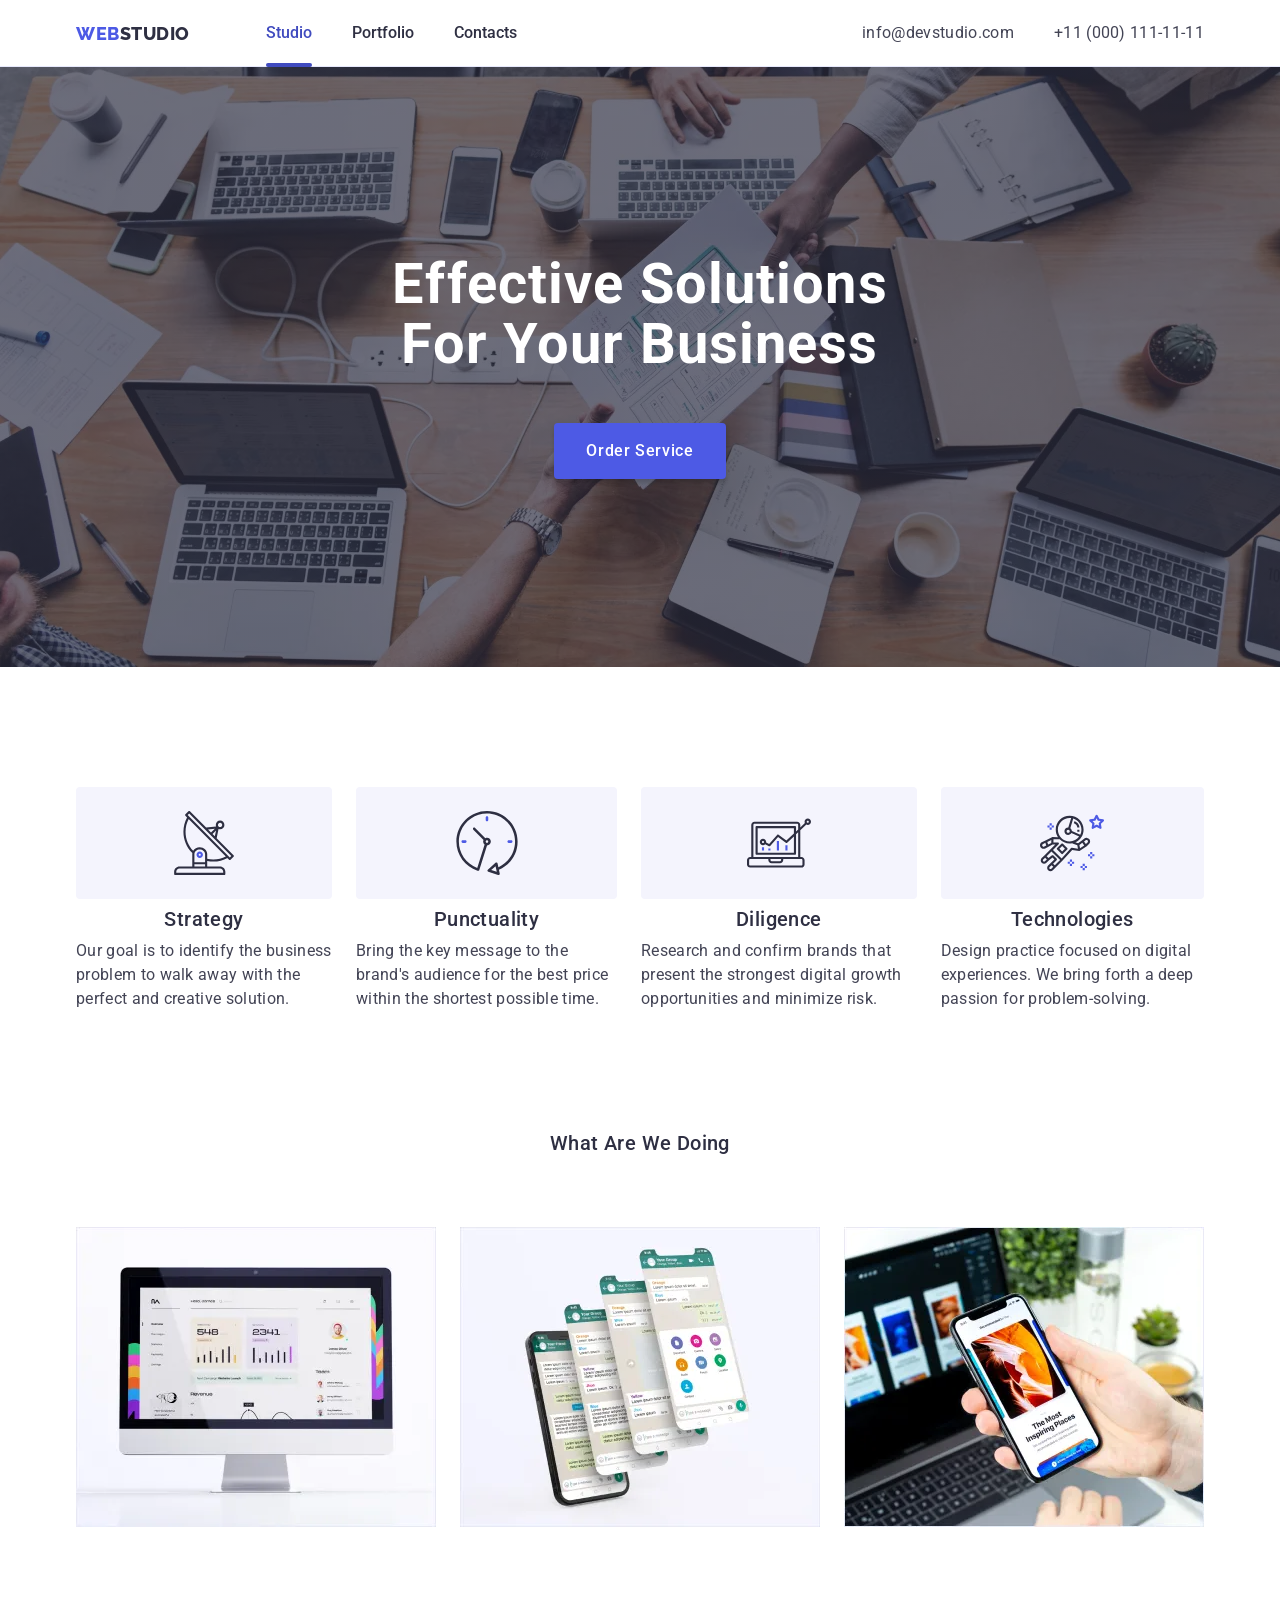
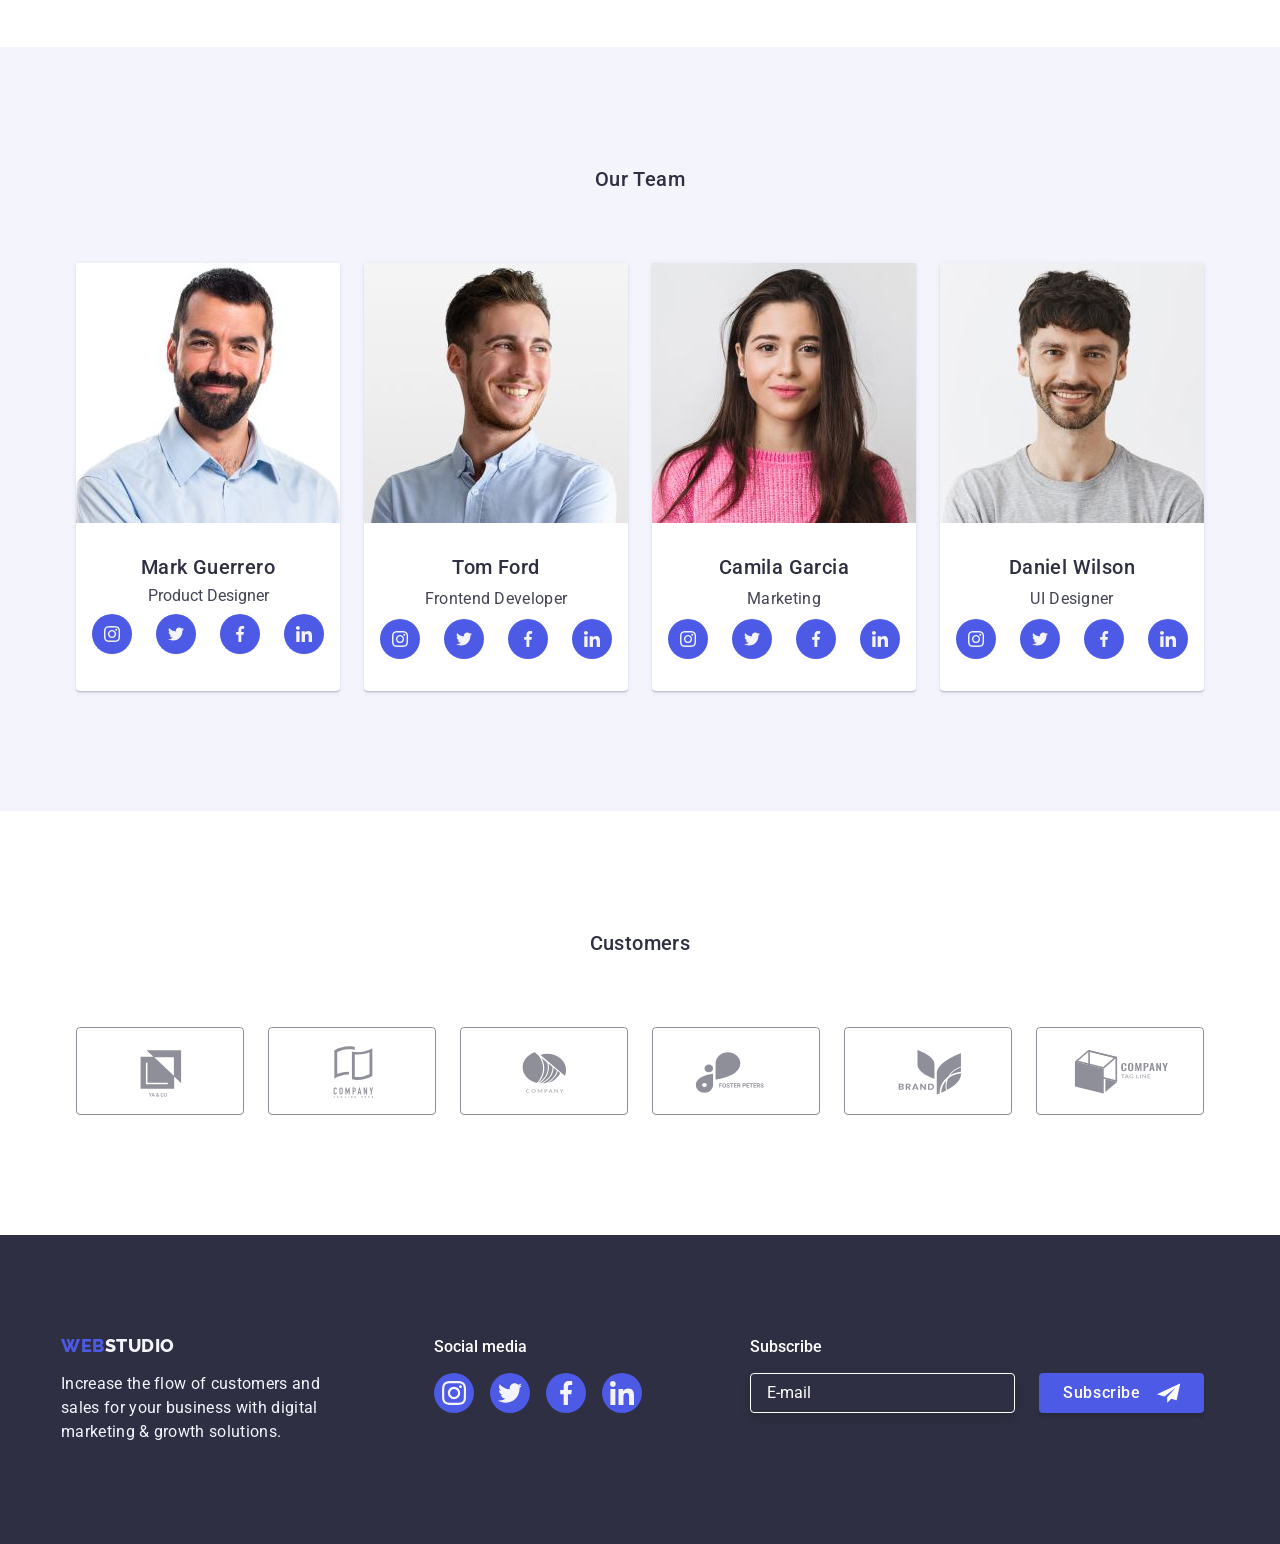
==== index.html @ aaedc6b7 "commit" ====
<!DOCTYPE html>
<html lang="en">
  <head>
    <meta charset="UTF-8" />
    <meta http-equiv="X-UA-Compatible" content="IE=edge" />
    <meta name="viewport" content="width=device-width, initial-scale=1.0" />
    <title>WebStudio</title>
    <link rel="preconnect" href="https://fonts.googleapis.com" />
    <link rel="preconnect" href="https://fonts.gstatic.com" crossorigin />
    <link
      href="https://fonts.googleapis.com/css2?family=Raleway:wght@800&family=Roboto:wght@400;500;700;900&display=swap"
      rel="stylesheet"
    />
    <link
      rel="stylesheet"
      href="https://cdnjs.cloudflare.com/ajax/libs/modern-normalize/1.1.0/modern-normalize.min.css"
      integrity="sha512-wpPYUAdjBVSE4KJnH1VR1HeZfpl1ub8YT/NKx4PuQ5NmX2tKuGu6U/JRp5y+Y8XG2tV+wKQpNHVUX03MfMFn9Q=="
      crossorigin="anonymous"
      referrerpolicy="no-referrer"
    />
    <link rel="stylesheet" href="./css/styles.css" />
  </head>
  <body>
    <!-- Header -->
    <header class="header">
      <div class="header-container container">
        <nav class="nav">
          <a href="./index.html" class="header-logo logo link"
            >Web<span class="header-studio">Studio</span></a
          >
          <!-- Mobile menu -->
          <button class="burger-btn js-open-menu" type="button" aria-expanded="false" aria-controls="mobile-menu">
            <svg class="burger-icon" width="32" height="22" aria-level="Switcher for mobile menu">
              <use class="burger-icon-open" href="./images/icons.svg#burger"></use>
            </svg>
          </button>

        <div class="mobile js-menu-container" id="mobile-menu">
                  <button type="button" class="modal-btn js-close-menu">
          <svg class="modal-icon" width="8" height="8">
            <use href="./images/icons.svg#close-black"></use>
          </svg>
        </button>
         <ul class="mobnav list">
          <li class="mobnav-item"><a href="./index.html" class="mobnav-link link">Studio</a></li>
          <li class="mobnav-item"><a href="./portfolio.html" class="mobnav-link link">Portfolio</a></li>
          <li class="mobnav-item"><a href="" class="mobnav-link link">Contacts</a></li>
        </ul>
        <div class="address-mobwrapper">        
          <address class="mobaddress">
          <ul class="list mobaddress-list">
             <li class="mobaddress-item">
              <a href="tel:+110001111111" class="link mobaddress-link">+11 (000) 111-11-11</a>
            </li>
            <li class="mobaddress-item">
              <a href="mailto:info@devstudio.com" class="link mobaddress-link">info@devstudio.com</a>
            </li>

          </ul>
        </address></div>
         <ul class="socials mobsocials">
                  <li class="mobsocials-item">
                    <a href="https://www.instagram.com/" class="socials-link">
                      <svg class="socials-icon" width="16" height="16">
                        <use href="./images/icons.svg#instagram"></use>
                      </svg>
                    </a>
                  </li>
                  <li class="mobsocials-item">
                    <a href="https://twitter.com/" class="socials-link">
                      <svg class="socials-icon" width="16" height="16">
                        <use href="./images/icons.svg#twitter"></use>
                      </svg>
                    </a>
                  </li>
                  <li class="mobsocials-item">
                    <a href="https://www.facebook.com/" class="socials-link">
                      <svg class="socials-icon" width="16" height="16">
                        <use href="./images/icons.svg#facebook"></use>
                      </svg>
                    </a>
                  </li>
                  <li class="mobsocials-item">
                    <a href="https://www.linkedin.com/" target="_blank" class="socials-link">
                      <svg class="socials-icon" width="16" height="16">
                        <use href="./images/icons.svg#linkedin"></use>
                      </svg>
                    </a>
                  </li>
          </ul> 
        </div>
<!-- Nav -->
          <ul class="list nav-list">
            <li class="nav-item">
              <a href="./index.html" class="link nav-link current" target="_blank">Studio</a>
            </li>
            <li class="nav-item">
              <a href="./portfolio.html" class="link nav-link" target="_blank">Portfolio</a>
            </li>
            <li class="nav-item"><a href="" class="link nav-link" target="_blank">Contacts</a></li>
          </ul>
        </nav>
        <address class="address">
          <ul class="list address-list">
            <li class="address-item">
              <a href="mailto:info@devstudio.com" class="link address-link">info@devstudio.com</a>
            </li>
            <li class="address-item">
              <a href="tel:+110001111111" class="link address-link">+11 (000) 111-11-11</a>
            </li>
          </ul>
        </address>
      </div>
    </header>
    <!-- Main -->
    <main>
      <!-- Hero -->
      <section class="hero overlay">
        <div class="container">
          <h1 class="hero-title">Effective Solutions for Your Business</h1>
          <button type="button" class="hero-btn" data-modal-open>Order Service</button>
        </div>
      </section>
      <!-- Feature -->
      <section class="section features">
        <div class="container">
          <h2 class="features-title title" hidden>Features</h2>
          <ul class="list features-list">
            <li class="features-item">
              <div class="features-thumb">
                <svg class="features-icon" width="64" height="64">
                  <use href="./images/icons.svg#antenna"></use>
                </svg>
              </div>
              <h3 class="subtitle features-subtitle">Strategy</h3>
              <p class="features-text text">
                Our goal is to identify the business problem to walk away with the perfect and
                creative solution.
              </p>
            </li>
            <li class="features-item">
              <div class="features-thumb">
                <svg class="features-icon" width="64" height="64">
                  <use href="./images/icons.svg#clock"></use>
                </svg>
              </div>
              <h3 class="subtitle features-subtitle">Punctuality</h3>
              <p class="features-text text">
                Bring the key message to the brand's audience for the best price within the shortest
                possible time.
              </p>
            </li>
            <li class="features-item">
              <div class="features-thumb">
                <svg class="features-icon" width="64" height="64">
                  <use href="./images/icons.svg#diagram"></use>
                </svg>
              </div>
              <h3 class="subtitle features-subtitle">Diligence</h3>
              <p class="features-text text">
                Research and confirm brands that present the strongest digital growth opportunities
                and minimize risk.
              </p>
            </li>
            <li class="features-item">
              <div class="features-thumb">
                <svg class="features-icon" width="64" height="64">
                  <use href="./images/icons.svg#astronaut"></use>
                </svg>
              </div>
              <h3 class="subtitle features-subtitle">Technologies</h3>
              <p class="features-text text">
                Design practice focused on digital experiences. We bring forth a deep passion for
                problem-solving.
              </p>
            </li>
          </ul>
        </div>
      </section>
      <!-- What are we doing -->
      <section class="section gallery">
        <div class="container">
          <h2 class="gallery-title title">What are we doing</h2>
          <ul class="list gallery-list">
            <li class="gallery-item">
                <picture>
                  <source
                    srcset="
                      ./images/monitor-dt.webp    1x,
                      ./images/monitor-dt@2x.webp 2x
                    "
                    media="(min-width: 1158px)"
                    type="image/webp"
                  />
                  <source
                    srcset="./images/monitor-dt@2x.jpg 2x"
                    media="(min-width: 1158px)"
                    type="image/jpeg"
                  />
                  <img
                    class="gallery-pic"
                    src="./images/monitor-dt.jpg"
                    alt="Monitor"
                    width="360"
                    height="300"
                  />
                </picture>
            </li>
            <li class="gallery-item">
               <picture>
                  <source
                    srcset="
                      ./images/screens-dt.webp    1x,
                      ./images/screens-dt@2x.webp 2x
                    "
                    media="(min-width: 1158px)"
                    type="image/webp"
                  />
                  <source
                    srcset="./images/screens-dt@2x.jpg 2x"
                    media="(min-width: 1158px)"
                    type="image/jpeg"
                  />
                  <img
                    class="gallery-pic"
                    src="./images/screens-dt.jpg"
                    alt="Screens"
                    width="360"
                    height="300"
                  />
                </picture>
            </li>
            <li class="gallery-item">
              <picture>
                  <source
                    srcset="
                      ./images/mobile-dt.webp    1x,
                      ./images/mobile-dt@2x.webp 2x
                    "
                    media="(min-width: 1158px)"
                    type="image/webp"
                  />
                  <source
                    srcset="./images/mobile-dt@2x.jpg 2x"
                    media="(min-width: 1158px)"
                    type="image/jpeg"
                  />
                  <img
                    class="gallery-pic"
                    src="./images/mobile-dt.jpg"
                    alt="Screens"
                    width="360"
                    height="300"
                  />
                </picture>
            </li>
          </ul>
        </div>
      </section>
      <!-- Our Team -->
      <section class="section team">
        <div class="container">
          <h2 class="team-title title">Our Team</h2>
          <ul class="list team-list">
            <li class="team-item">
              <picture>
                <source
                  srcset="
                    ./images/guerrero-mb.webp    1x,
                    ./images/guerrero-mb@2x.webp 2x
                  "
                  media="(max-width: 767px)"
                  type="image/webp"
                />

                <img
                  class="team-img"
                  srcset="./images/guerrero-mb@2x.jpg 2x"
                  src="./images/guerrero-mb.jpg"
                  alt="Photo of employee Mark Guerrero"
                  width="264"
                  height="260"
                />
              </picture>
              <div class="team-content">
                <h3 class="subtitle team-subtitle">Mark Guerrero</h3>
                <p class="team-text">Product Designer</p>
                <ul class="socials">
                  <li class="socials-item">
                    <a href="https://www.instagram.com/" class="socials-link">
                      <svg class="socials-icon" width="16" height="16">
                        <use href="./images/icons.svg#instagram"></use>
                      </svg>
                    </a>
                  </li>
                  <li class="socials-item">
                    <a href="https://twitter.com/" class="socials-link">
                      <svg class="socials-icon" width="16" height="16">
                        <use href="./images/icons.svg#twitter"></use>
                      </svg>
                    </a>
                  </li>
                  <li class="socials-item">
                    <a href="https://www.facebook.com/" class="socials-link">
                      <svg class="socials-icon" width="16" height="16">
                        <use href="./images/icons.svg#facebook"></use>
                      </svg>
                    </a>
                  </li>
                  <li class="socials-item">
                    <a href="https://www.linkedin.com/" target="_blank" class="socials-link">
                      <svg class="socials-icon" width="16" height="16">
                        <use href="./images/icons.svg#linkedin"></use>
                      </svg>
                    </a>
                  </li>
                </ul>
              </div>
            </li>
            <li class="team-item">
               <picture>
                <source
                  srcset="
                    ./images/ford-mb.webp    1x,
                    ./images/ford-mb@2x.webp 2x
                  "
                  media="(max-width: 767px)"
                  type="image/webp"
                />

                <img
                  class="team-img"
                  srcset="./images/ford-mb@2x.jpg 2x"
                  src="./images/ford-mb.jpg"
                  alt="Photo of employee Tom Ford"
                  width="264"
                  height="260"
                />
              </picture>
              <div class="team-content">
                <h3 class="subtitle team-subtitle">Tom Ford</h3>
                <p class="team-text text">Frontend Developer</p>
                <ul class="socials">
                  <li class="socials-item">
                    <a href="https://www.instagram.com/" class="socials-link">
                      <svg class="socials-icon" width="16" height="16">
                        <use href="./images/icons.svg#instagram"></use>
                      </svg>
                    </a>
                  </li>
                  <li class="socials-item">
                    <a href="https://twitter.com/" class="socials-link">
                      <svg class="socials-icon" width="16" height="16">
                        <use href="./images/icons.svg#twitter"></use>
                      </svg>
                    </a>
                  </li>
                  <li class="socials-item">
                    <a href="https://www.facebook.com/" class="socials-link">
                      <svg class="socials-icon" width="16" height="16">
                        <use href="./images/icons.svg#facebook"></use>
                      </svg>
                    </a>
                  </li>
                  <li class="socials-item">
                    <a href="https://www.linkedin.com/" target="_blank" class="socials-link">
                      <svg class="socials-icon" width="16" height="16">
                        <use href="./images/icons.svg#linkedin"></use>
                      </svg>
                    </a>
                  </li>
                </ul>
              </div>
            </li>
            <li class="team-item">
               <picture>
                <source
                  srcset="
                    ./images/garcia-mb.webp    1x,
                    ./images/garcia-mb@2x.webp 2x
                  "
                  media="(max-width: 767px)"
                  type="image/webp"
                />
                <img
                  class="team-img"
                  srcset="./images/garcia-mb@2x.jpg 2x"
                  src="./images/garcia-mb.jpg"
                  alt="Photo of employee Camila Garcia"
                  width="264"
                  height="260"
                />
              </picture>
              <div class="team-content">
                <h3 class="subtitle team-subtitle">Camila Garcia</h3>
                <p class="team-text text">Marketing</p>
                <ul class="socials">
                  <li class="socials-item">
                    <a href="https://www.instagram.com/" class="socials-link">
                      <svg class="socials-icon" width="16" height="16">
                        <use href="./images/icons.svg#instagram"></use>
                      </svg>
                    </a>
                  </li>
                  <li class="socials-item">
                    <a href="https://twitter.com/" class="socials-link">
                      <svg class="socials-icon" width="16" height="16">
                        <use href="./images/icons.svg#twitter"></use>
                      </svg>
                    </a>
                  </li>
                  <li class="socials-item">
                    <a href="https://www.facebook.com/" class="socials-link">
                      <svg class="socials-icon" width="16" height="16">
                        <use href="./images/icons.svg#facebook"></use>
                      </svg>
                    </a>
                  </li>
                  <li class="socials-item">
                    <a href="https://www.linkedin.com/" target="_blank" class="socials-link">
                      <svg class="socials-icon" width="16" height="16">
                        <use href="./images/icons.svg#linkedin"></use>
                      </svg>
                    </a>
                  </li>
                </ul>
              </div>
            </li>
            <li class="team-item">
                <picture>
                <source
                  srcset="
                    ./images/wilson-mb.webp    1x,
                    ./images/wilson-mb@2x.webp 2x
                  "
                  media="(max-width: 767px)"
                  type="image/webp"
                />
                <img
                  class="team-img"
                   srcset="./images/wilson-mb@2x.jpg 2x"
                  src="./images/wilson-mb.jpg"
                  alt="Photo of employee Daniel Wilson"
                  width="264"
                  height="260"
                />
              </picture>
              <div class="team-content">
                <h3 class="subtitle team-subtitle">Daniel Wilson</h3>
                <p class="team-text text">UI Designer</p>
                <ul class="socials">
                  <li class="socials-item">
                    <a href="https://www.instagram.com/" class="socials-link">
                      <svg class="socials-icon" width="16" height="16">
                        <use href="./images/icons.svg#instagram"></use>
                      </svg>
                    </a>
                  </li>
                  <li class="socials-item">
                    <a href="https://twitter.com/" class="socials-link">
                      <svg class="socials-icon" width="16" height="16">
                        <use href="./images/icons.svg#twitter"></use>
                      </svg>
                    </a>
                  </li>
                  <li class="socials-item">
                    <a href="https://www.facebook.com/" class="socials-link">
                      <svg class="socials-icon" width="16" height="16">
                        <use href="./images/icons.svg#facebook"></use>
                      </svg>
                    </a>
                  </li>
                  <li class="socials-item">
                    <a href="https://www.linkedin.com/" target="_blank" class="socials-link">
                      <svg class="socials-icon" width="16" height="16">
                        <use href="./images/icons.svg#linkedin"></use>
                      </svg>
                    </a>
                  </li>
                </ul>
              </div>
            </li>
          </ul>
        </div>
      </section>
      <!-- Customers -->
      <section class="section customers">
        <div class="container">
          <h2 class="customers-title title">Customers</h2>
          <ul class="customers-list">
            <li class="customers-item">
              <a href="" class="customers-link">
                <svg class="customers-icon" width="104" height="56">
                  <use href="./images/icons.svg#client1"></use>
                </svg>
              </a>
            </li>
            <li class="customers-item">
              <a href="" class="customers-link">
                <svg class="customers-icon" width="104" height="56">
                  <use href="./images/icons.svg#client2"></use>
                </svg>
              </a>
            </li>
            <li class="customers-item">
              <a href="" class="customers-link">
                <svg class="customers-icon" width="104" height="56">
                  <use href="./images/icons.svg#client3"></use>
                </svg>
              </a>
            </li>
            <li class="customers-item">
              <a href="" class="customers-link">
                <svg class="customers-icon" width="104" height="56">
                  <use href="./images/icons.svg#client4"></use>
                </svg>
              </a>
            </li>
            <li class="customers-item">
              <a href="" class="customers-link">
                <svg class="customers-icon" width="104" height="56">
                  <use href="./images/icons.svg#client5"></use>
                </svg>
              </a>
            </li>
            <li class="customers-item">
              <a href="" class="customers-link">
                <svg class="customers-icon" width="104" height="56">
                  <use href="./images/icons.svg#client6"></use>
                </svg>
              </a>
            </li>
          </ul>
        </div>
      </section>
    </main>
    <!-- Footer -->
    <footer class="footer">
      <div class="container thumb">
        <div class="thumb-logo">
          <a href="./index.html" class="footer-logo logo link"
            >Web<span class="footer-studio">Studio</span></a
          >
          <p class="footer-text text">
            Increase the flow of customers and sales for your business with digital marketing &
            growth solutions.
          </p>
        </div>
        <div class="thumb-socials">
          <p class="footer-subtitle">Social media</p>
          <ul class="footer-socials">
            <li class="socials-item">
              <a href="https://www.instagram.com/" class="socials-link footer-socials--link">
                <svg class="socials-icon" width="24" height="24">
                  <use href="./images/icons.svg#instagram"></use>
                </svg>
              </a>
            </li>
            <li class="socials-item">
              <a href="https://twitter.com/" class="socials-link footer-socials--link">
                <svg class="socials-icon" width="24" height="24">
                  <use href="./images/icons.svg#twitter"></use>
                </svg>
              </a>
            </li>
            <li class="socials-item">
              <a href="https://www.facebook.com/" class="socials-link footer-socials--link">
                <svg class="socials-icon" width="24" height="24">
                  <use href="./images/icons.svg#facebook"></use>
                </svg>
              </a>
            </li>
            <li class="socials-item">
              <a
                href="https://www.linkedin.com/"
                target="_blank"
                class="socials-link footer-socials--link"
              >
                <svg class="socials-icon" width="24" height="24">
                  <use href="./images/icons.svg#linkedin"></use>
                </svg>
              </a>
            </li>
          </ul>
        </div>
        <div class="footer-form">
          <p class="footer-subtitle">Subscribe</p>
          <form class="form-field">
            <label for="email"></label>
            <input
              class="footer-form-input"
              type="email"
              name="email"
              id="email"
              placeholder="E-mail"
            />

            <button type="submit" class="footer-form-btn">
              Subscribe
              <svg class="submit-icon" width="24" height="24">
                <use href="./images/icons.svg#submit"></use>
              </svg>
            </button>
          </form>
        </div>
      </div>
    </footer>

    <!-- Modal window -->
    <div class="backdrop is-hidden" data-modal>
      <div class="modal">
        <button type="button" class="modal-btn" data-modal-close>
          <svg class="modal-icon" width="8" height="8">
            <use href="./images/icons.svg#close-black"></use>
          </svg>
        </button>
        <!-- Form -->
        <div class="form">
        <form class="modal-form" autocomplete="off">
        <p class="modal-text">Leave your contacts and we will call you back</p>
        <label for="name" class="modal-form-label" autofocus>Name</label>
        <div class="modal-input-wrapper">
          <input type="name" name="name" id="name" class="modal-form-input" />
          <svg class="modal-input-icon" width="18" height="24">
            <use href="./images/icons.svg#name"></use>
          </svg>
        </div>
        <label for="tel" class="modal-form-label">Phone</label>
        <div class="modal-input-wrapper">
        <input type="tel" name="tel" id="tel" class="modal-form-input" />
       <svg class="modal-input-icon" width="18" height="24">
            <use href="./images/icons.svg#phone"></use>
          </svg></div>
        <label for="email" class="modal-form-label">Email</label>
         <div class="modal-input-wrapper">
        <input type="email" name="email" id="email" class="modal-form-input" />
         <svg class="modal-input-icon" width="18" height="24">
            <use href="./images/icons.svg#email"></use>
            </div>
          </svg>
          <label for="comment" class="modal-form-label">Comment</label>
          <textarea name="comment" id="comment" rows="10" class="modal-form-textarea" placeholder="Text input"></textarea>
          <label for="accept" class="accept">
             <input type="checkbox" name="accept" id="accept" class="accept-checkbox">
             <svg class="accept-icon" width="16" height="16">
              <use href="./images/icons.svg#checkbox"></use>
             </svg>
          <p class="accept-text">
            I accept the terms and conditions of the <a href="" class="accept-link">Privacy Policy</a>
          </p>
          </label>
             <button type="submit" class="accept-submit-btn">Send</button>
      </form>
        </div>
      </div>

   

    </div>
    <script src="./js/modal.js"></script>
       <script src="./js/mobile-menu.js"></script>
  </body>
</html>
---- css/styles.css ----
/* Body text color #434455 */
/* Secondaty text color #2E2F42 */
/* Link color #434455 */
/* Footer text color #F4F4FD */
/* Accent color #4D5AE5 */

/* Bgc hero-footer #2E2F42; */
/* White btn-bcg  #FFFFFF; */
/* Team bgc #F4F4FD; */

/* Portfolio filer text #4D5AE5 */
/* Portfolio filter bgc active #404BBF */
/* Portfolio filter bgc #E7E9FC */

:root {
  --body-text: #434455;
  --secondary-text: #2e2f42;
  --accent-colour: #4d5ae5;
  --link: #434455;
  --hover-link: #404bbf;
  --footer-text: #f4f4fd;
  --white-color: #ffffff;
  --active-btn-bcg: #404bbf;
  --hero-footer-bgc: #2e2f42;
  --box-shadow: rgba(46, 47, 66, 0.08);
  --fw-500: 500;
  --timing-function: cubic-bezier(0.4, 0, 0.2, 1);
}
body {
  font-family: 'Roboto', sans-serif;

  color: var(--body-text);
  background-color: var(--white-color);
}
h1,
h2,
h3,
h4,
h5,
h6,
p {
  margin-top: 0;
  margin-bottom: 0;
}
img {
  display: block;
  max-width: 100%;
  height: auto;
}
ul,
ol {
  padding: 0;
  margin: 0;
  list-style: none;
}
.link {
  text-decoration: none;
}
.subtitle {
  font-weight: 700;
  font-size: 36px;
  line-height: 1.11;
  text-align: center;
  letter-spacing: 0.02em;
  text-transform: capitalize;

  color: var(--secondary-text);
}
@media screen and (min-width: 1158px) {
  .subtitle {
    font-weight: 500;
    font-size: 20px;
    line-height: 1.2;
  }
}

.title {
  margin-bottom: 72px;
  font-weight: 700;
  font-size: 36px;
  line-height: 1.11;
  text-align: center;
  letter-spacing: 0.02em;
  text-transform: capitalize;

  color: var(--secondary-text);
}

@media screen and (min-width: 1158px) {
  .title {
    font-weight: var(--fw-500);
    font-size: 20px;
    line-height: 1.2;
  }
}
.text {
  line-height: 1.5;
  letter-spacing: 0.02em;
}
.section {
  padding-top: 96px;
  padding-bottom: 96px;
}
@media screen and (min-width: 1158px) {
  .section {
    padding-top: 120px;
    padding-bottom: 120px;
  }
}
.container {
  margin-right: auto;
  margin-left: auto;
  padding-right: 15px;
  padding-left: 15px;
}

@media screen and (min-width: 428px) {
  .container {
    width: 428px;
  }
}
@media screen and (min-width: 768px) {
  .container {
    width: 768px;
  }
}
@media screen and (min-width: 1158px) {
  .container {
    width: 1158px;
  }
}

/* Header */
.header {
  border-bottom: 1px solid #e7e9fc;
  box-shadow: 0px 2px 1px var(--box-shadow), 0px 1px 1px rgba(46, 47, 66, 0.16),
    0px 1px 6px var(--box-shadow);
}

@media screen and (min-width: 768px) {
  .header-container {
    display: flex;
    align-items: center;
  }
}
/* Logo */
.logo {
  font-family: 'Raleway', sans-serif;
  font-weight: 800;
  font-size: 18px;
  line-height: 1.17;
  letter-spacing: 0.03em;
  text-transform: uppercase;

  color: var(--accent-colour);
}
.header-logo {
  margin-right: 76px;
}
.header-studio {
  color: var(--secondary-text);
}
/* Burger menu */
.burger-btn {
  display: inline-flex;
  margin: 0;
  padding: 0;
  cursor: pointer;
  border: none;
  background-color: transparent;
}
@media screen and (min-width: 768px) {
  .burger-btn {
    display: none;
  }
}

.burger-btn .burger-icon-close {
  display: none;
}
.burger-btn.is-open .burger-icon-close {
  display: block;
}
/* .burger-btn.is-open .burger-icon-open {
  display: none;
} */

.mobile {
  position: fixed;
  top: 0;
  left: 0;
  display: flex;
  flex-direction: column;
  justify-content: space-between;

  width: 100%;
  height: 100vh;
  overflow: auto;
  z-index: 1;
  padding-top: 80px;
  padding-left: 40px;
  padding-bottom: 40px;
  transform: translateX(100%);
  transition: transform 250ms var(--timing-function);

  background-color: var(--white-color);
  box-shadow: 0px 2px 1px rgba(46, 47, 66, 0.08), 0px 1px 1px rgba(46, 47, 66, 0.16),
    0px 1px 6px rgba(46, 47, 66, 0.08);
}

.mobile.is-open {
  transform: translateX(0);
}
@media screen and (min-width: 768px) {
  .mobile {
    display: none;
  }
}
.mobile .modal-btn {
  background-color: var(--white-color);
}

.mobnav-item:not(:last-child) {
  margin-bottom: 40px;
}
.mobnav-link {
  font-weight: 700;
  font-size: 36px;
  line-height: 1.11;
  letter-spacing: 0.02em;
  text-transform: capitalize;
  color: var(--secondary-text);
  transition: 250ms color var(--timing-function);
}
.mobnav-link:hover,
.mobnav-link:focus {
  color: var(--hover-link);
}
.mobaddress-list {
  margin-bottom: 48px;
}
.mobaddress-item:first-child {
  margin-bottom: 40px;
}
.mobaddress-link {
  font-style: normal;
  font-weight: 500;
  font-size: 20px;
  line-height: 1.2;
  letter-spacing: 0.02em;
  color: var(--link);
}

.mobaddress-link:hover,
.mobaddress-link:focus {
  font-weight: 700;
  font-size: 36px;
  line-height: 1.11;
  text-transform: capitalize;
  color: var(--hover-link);
}
.mobile .mobsocials {
  gap: 56px;
  justify-content: left;
}
/* Nav */
.nav {
  display: flex;
  align-items: center;
  justify-content: space-between;
  padding-top: 22px;
  padding-bottom: 24px;
}
@media screen and (min-width: 768px) {
  .nav {
    padding: 0;
  }
}
.nav-list {
  display: none;
}
@media screen and (min-width: 768px) {
  .nav-list {
    display: flex;
    gap: 40px;
  }
}
.nav-link {
  position: relative;

  display: inline-block;
  padding-top: 24px;
  padding-bottom: 24px;
  font-weight: var(--fw-500);
  color: var(--secondary-text);
  transition: 250ms color var(--timing-function);
}
.current {
  color: var(--hover-link);
}
.current::after {
  position: absolute;
  bottom: -1px;
  right: 0;

  display: inline-block;
  content: '';
  width: 100%;
  height: 4px;
  color: var(--hover-link);
  background-color: var(--hover-link);
  border-radius: 2px;
}

.nav-item .nav-link:hover,
.nav-item .nav-link:focus {
  color: var(--hover-link);
}
.address {
  display: none;
}

@media screen and (min-width: 768px) {
  .address {
    display: block;
    margin-left: auto;
  }
}

@media screen and (min-width: 1158px) {
  .address-list {
    display: flex;
    gap: 40px;
  }
}

@media screen and (min-width: 768px) {
  .address-link {
    font-style: normal;
    font-size: 12px;
    line-height: 1.16;
    letter-spacing: 0.04em;
    color: var(--link);
    transition: 250ms color var(--timing-function);
  }
}
@media screen and (min-width: 1158px) {
  .address-link {
    font-size: 16px;
    line-height: 1.5;
    letter-spacing: 0.02em;
  }
}

.address-link:hover,
.address-link:focus {
  color: var(--hover-link);
}

/* Index */
/* Hero */
.hero {
  padding-top: 112px;
  padding-bottom: 112px;

  text-align: center;
  background-color: var(--hero-footer-bgc);
}

@media screen and (min-width: 1158px) {
  .hero {
    padding-top: 188px;
    padding-bottom: 188px;
  }
}
.overlay {
  max-width: 1440px;
  margin-left: auto;
  margin-right: auto;

  background-image: linear-gradient(rgba(46, 47, 66, 0.7), rgba(46, 47, 66, 0.7)),
    url(../images/hero-mb.jpg);
  background-size: cover;
  background-position: center;
  background-repeat: no-repeat;
  background-color: rgba(46, 47, 66, 0.7);

  background-image: -webkit-gradient(
      linear,
      left top,
      left bottom,
      color-stop(0%, rgba(46, 47, 66, 0.7)),
      color-stop(100%, rgba(46, 47, 66, 0.7))
    ),
    -webkit-image-set(url(../images/hero-mb.webp) 1x);
  background-size: cover;
  background-position: center;
  background-repeat: no-repeat;
}
@media (min-device-pixel-ratio: 2),
  (-webkit-min-device-pixel-ratio: 2),
  (min-resolution: 192dpi),
  (min-resolution: 2dppx) {
  .overlay {
    background-image: linear-gradient(rgba(46, 47, 66, 0.7), rgba(46, 47, 66, 0.7)),
      url(../images/hero-mb@2x.jpg);
    background-size: cover;
    background-position: center;
    background-repeat: no-repeat;
    background-color: rgba(46, 47, 66, 0.7);
  }
}
@media (min-device-pixel-ratio: 2),
  (-webkit-min-device-pixel-ratio: 2),
  (min-resolution: 192dpi),
  (min-resolution: 2dppx) {
  .overlay {
    background-image: -webkit-gradient(
        linear,
        left top,
        left bottom,
        color-stop(0%, rgba(46, 47, 66, 0.7)),
        color-stop(100%, rgba(46, 47, 66, 0.7))
      ),
      -webkit-image-set(url(../images/hero-mb@2x.webp) 2x);
    background-size: cover;
    background-position: center;
    background-repeat: no-repeat;
  }
}
@media screen and (min-width: 768px) {
  .overlay {
    max-width: 1440px;
    margin-left: auto;
    margin-right: auto;

    background-image: linear-gradient(rgba(46, 47, 66, 0.7), rgba(46, 47, 66, 0.7)),
      url(../images/hero-tb.jpg);
    background-size: cover;
    background-position: center;
    background-repeat: no-repeat;
    background-color: rgba(46, 47, 66, 0.7);

    background-image: -webkit-gradient(
        linear,
        left top,
        left bottom,
        color-stop(0%, rgba(46, 47, 66, 0.7)),
        color-stop(100%, rgba(46, 47, 66, 0.7))
      ),
      -webkit-image-set(url(../images/hero-tb.webp) 1x);
    background-size: cover;
    background-position: center;
    background-repeat: no-repeat;
  }
  @media (min-device-pixel-ratio: 2),
    (-webkit-min-device-pixel-ratio: 2),
    (min-resolution: 192dpi),
    (min-resolution: 2dppx) {
    .overlay {
      background-image: linear-gradient(rgba(46, 47, 66, 0.7), rgba(46, 47, 66, 0.7)),
        url(../images/hero-tb@2x.jpg);
      background-size: cover;
      background-position: center;
      background-repeat: no-repeat;
      background-color: rgba(46, 47, 66, 0.7);
    }
  }
  @media (min-device-pixel-ratio: 2),
    (-webkit-min-device-pixel-ratio: 2),
    (min-resolution: 192dpi),
    (min-resolution: 2dppx) {
    .overlay {
      background-image: -webkit-gradient(
          linear,
          left top,
          left bottom,
          color-stop(0%, rgba(46, 47, 66, 0.7)),
          color-stop(100%, rgba(46, 47, 66, 0.7))
        ),
        -webkit-image-set(url(../images/hero-tb@2x.webp) 2x);
      background-size: cover;
      background-position: center;
      background-repeat: no-repeat;
    }
  }
}

@media screen and (min-width: 1158px) {
  .overlay {
    max-width: 1440px;
    height: 600px;
    margin-left: auto;
    margin-right: auto;

    background-image: linear-gradient(rgba(46, 47, 66, 0.7), rgba(46, 47, 66, 0.7)),
      url(../images/hero-dt.jpg);
    background-size: cover;
    background-position: center;
    background-repeat: no-repeat;
    background-color: rgba(46, 47, 66, 0.7);

    background-image: -webkit-gradient(
        linear,
        left top,
        left bottom,
        color-stop(0%, rgba(46, 47, 66, 0.7)),
        color-stop(100%, rgba(46, 47, 66, 0.7))
      ),
      -webkit-image-set(url(../images/hero-dt.webp) 1x);
    background-size: cover;
    background-position: center;
    background-repeat: no-repeat;
  }
  @media (min-device-pixel-ratio: 2),
    (-webkit-min-device-pixel-ratio: 2),
    (min-resolution: 192dpi),
    (min-resolution: 2dppx) {
    .overlay {
      background-image: linear-gradient(rgba(46, 47, 66, 0.7), rgba(46, 47, 66, 0.7)),
        url(../images/hero-dt@2x.jpg);
      background-size: cover;
      background-position: center;
      background-repeat: no-repeat;
      background-color: rgba(46, 47, 66, 0.7);
    }
  }
  @media (min-device-pixel-ratio: 2),
    (-webkit-min-device-pixel-ratio: 2),
    (min-resolution: 192dpi),
    (min-resolution: 2dppx) {
    .overlay {
      background-image: -webkit-gradient(
          linear,
          left top,
          left bottom,
          color-stop(0%, rgba(46, 47, 66, 0.7)),
          color-stop(100%, rgba(46, 47, 66, 0.7))
        ),
        -webkit-image-set(url(../images/hero-dt@2x.webp) 2x);
      background-size: cover;
      background-position: center;
      background-repeat: no-repeat;
    }
  }
}
.hero-title {
  max-width: 320px;
  margin: 0 auto;
  margin-bottom: 72px;
  font-size: 36px;
  line-height: 1.11;
  text-align: center;
  letter-spacing: 0.02em;
  text-transform: capitalize;

  color: var(--white-color);
}
@media screen and (min-width: 768px) {
  .hero-title {
    max-width: 496px;
    font-size: 56px;
    line-height: 1.07;
    margin-bottom: 36px;
  }
}
@media screen and (min-width: 1158px) {
  .hero-title {
    margin-bottom: 48px;
  }
}
.hero-btn {
  display: block;
  height: 56px;
  min-width: 169px;
  margin: 0 auto;
  padding: 16px 32px;

  font-weight: var(--fw-500);
  letter-spacing: 0.04em;
  border-radius: 4px;
  color: var(--white-color);
  background-color: var(--accent-colour);
  border: none;
  cursor: pointer;
  box-shadow: 0px 4px 4px rgba(0, 0, 0, 0.15);

  transition: 250ms background-color var(--timing-function);
}
.hero-btn:hover,
.hero-btn:focus {
  background-color: var(--hover-link);
}

/* Feature */
@media screen and (min-width: 768px) {
  .features-list {
    display: flex;
    flex-wrap: wrap;
    gap: 72px 24px;
  }
}

@media screen and (min-width: 1158px) {
  .features-list {
    display: flex;
    flex-wrap: nowrap;
    gap: 24px;
  }
}
@media screen and (max-width: 767px) {
  .features-item:not(:last-child) {
    margin-bottom: 72px;
  }
}
@media screen and (min-width: 768px) and (max-width: 1157px) {
  .features-item {
    max-width: 356px;
  }
}
@media screen and (min-width: 1158px) {
  .features-item {
    width: calc((100%-72px) / 4);
    margin-bottom: 0;
  }
}

.features-thumb {
  display: none;
}
@media screen and (min-width: 1158px) {
  .features-thumb {
    display: flex;
    align-items: center;
    justify-content: center;
    padding-top: 24px;
    padding-bottom: 24px;
    margin-bottom: 8px;
    background-color: #f4f4fd;
    border-radius: 4px;
  }
}

.features-subtitle {
  margin-bottom: 8px;
  align-items: center;
}
@media screen and (min-width: 768px) and (max-width: 1157px) {
  .features-subtitle {
    text-align: left;
  }
}

@media screen and (max-width: 1157px) {
  .features-text {
    font-size: var(--fw-500);
  }
}

/* Gallery */
.gallery {
  padding-top: 0px;
}
@media screen and (max-width: 1157px) {
  .gallery {
    display: none;
  }
}

.gallery-list {
  display: flex;
  column-gap: 24px;
}
.gallery-item {
  width: calc((100%-48px) / 3);
}

/* Team */
.team {
  background-color: #f4f4fd;
}

@media screen and (min-width: 428px) and (max-width: 767px) {
  .team-list {
    display: block;
    margin: 0 auto;
    max-width: 264px;
  }
}
@media screen and (min-width: 768px) and (max-width: 1157px) {
  .team-list {
    display: flex;
    flex-wrap: wrap;
    justify-content: center;
    gap: 64px 24px;
    max-width: 100%;
  }
}
@media screen and (min-width: 1158px) {
  .team-list {
    display: flex;
    column-gap: 24px;
  }
}
.team-item {
  text-align: center;

  background-color: var(--white-color);
  box-shadow: 0px 1px 6px var(--box-shadow), 0px 1px 1px rgba(46, 47, 66, 0.16),
    0px 2px 1px var(--box-shadow);
  border-radius: 0px 0px 4px 4px;
}

@media screen and (max-width: 767px) {
  .team-item:not(:last-child) {
    margin-bottom: 72px;
  }
}
@media screen and (min-width: 1158px) {
  .team-item {
    width: calc((100%-72px) / 4);
  }
}
@media screen and (max-width: 768px) {
  .team-img {
    margin: 0 auto;
  }
}
.team-content {
  padding: 32px 0;
}

.team-subtitle {
  font-weight: var(--fw-500);
  font-size: 20px;
  line-height: 1.2;
  text-align: center;
  letter-spacing: 0.02em;
  margin-bottom: 8px;
}

@media screen and (min-width: 768px) {
  .team-subtitle {
    margin-bottom: 8px;
  }
}
.team-text {
  margin-bottom: 8px;
}

/* Socials */

.socials {
  display: flex;
  justify-content: center;
  gap: 24px;
}
.footer-socials {
  display: flex;
  justify-content: center;
  gap: 16px;
}

.socials-link {
  display: flex;
  align-items: center;
  justify-content: center;
  width: 40px;
  height: 40px;
  color: var(--footer-text);
  background-color: var(--accent-colour);
  border-radius: 50%;
  transition: 250ms background-color var(--timing-function);
}
.socials-link:hover,
.socials-link:focus {
  background-color: var(--hover-link);
}
.footer-socials--link:hover,
.footer-socials--link:focus {
  background-color: #31d0aa;
}
.socials-icon {
  fill: currentColor;
}
/* Customers */

.customers-list {
  display: flex;
  flex-wrap: wrap;
  justify-content: center;
  gap: 72px 16px;
}
@media screen and (min-width: 768px) {
  .customers-list {
    gap: 72px 24px;
  }
}
@media screen and (min-width: 1158px) {
  .customers-list {
    gap: 24px;
  }
}

.customers-item {
  width: calc((100% - 16px) / 2);
  height: 88px;
}
@media screen and (min-width: 768px) {
  .customers-item {
    width: calc((100% - 48px) / 3);
  }
}
@media screen and (min-width: 1158px) {
  .customers-item {
    width: calc((100% - 120px) / 6);
  }
}
.customers-link {
  display: flex;
  align-items: center;
  justify-content: center;

  width: 100%;
  height: 100%;
  padding: 16px 32px;

  color: #8e8f99;
  border: 1px solid #8e8f99;
  border-radius: 4px;
  transition: border-color 250ms var(--timing-function), color 250ms var(--timing-function);
}
.customers-link:hover,
.customers-link:focus {
  color: var(--hover-link);
  border-color: var(--hover-link);
}
.customers-icon {
  transition: fill 250ms ease-in;
  fill: currentColor;
}

/* Portfolio */
.portfolio {
  padding-top: 48px;
  padding-bottom: 48px;
}

@media screen and (min-width: 1158px) {
  .portfolio {
    padding-top: 96px;
    padding-bottom: 120px;
  }
}
/* Filter */
.filter-list {
  display: flex;
  flex-wrap: wrap;
  gap: 16px 24px;
}
@media screen and (min-width: 768px) {
  .filter-list {
    justify-content: center;
    gap: 24px;
  }
}
@media screen and (min-width: 1158px) {
  .filter-list {
    flex-wrap: nowrap;
    justify-content: center;
    gap: 24px;
  }
}
.btn {
  padding: 12px 24px;

  font-weight: var(--fw-500);
  font-size: 16px;
  line-height: 1.5;
  text-align: center;
  letter-spacing: 0.04em;
  border: 1px solid #e7e9fc;
  box-shadow: 0px 3px 1px rgba(0, 0, 0, 0.1), 0px 2px 1px rgba(0, 0, 0, 0.08),
    0px 2px 2px rgba(0, 0, 0, 0.12);
  border-radius: 4px;

  cursor: pointer;
}
.filter-btn {
  color: var(--accent-colour);
  background-color: var(--footer-text);
  transition: color 250ms var(--timing-function), background-color 250ms var(--timing-function),
    border-color 250ms var(--timing-function), box-shadow 250ms var(--timing-function);
}
.filter-btn:hover,
.filter-btn:focus {
  color: var(--white-color);
  background-color: var(--active-btn-bcg);
  border: 1px solid transparent;
}

.portfolio-list {
  display: flex;
  flex-wrap: wrap;
  justify-content: center;
  gap: 48px;
  margin-top: 72px;
}

@media screen and (min-width: 768px) and (max-width: 1157px) {
  .portfolio-list {
    display: flex;
    flex-wrap: wrap;
    gap: 72px 24px;
    justify-content: left;
  }
}
@media screen and (min-width: 1158px) {
  .portfolio-list {
    row-gap: 48px;
    column-gap: 24px;
  }
}
@media screen and (min-width: 768px) and (max-width: 1157px) {
  .portfolio-item {
    max-width: 356px;
  }
}
@media screen and (min-width: 1158px) {
  .portfolio-item {
    width: calc((100%- 48px) / 3);
  }
}
.portfolio-link {
  display: block;
  transition: 250ms box-shadow var(--timing-function);
}
.portfolio-link:hover,
.portfolio-link:focus {
  box-shadow: 0px 1px 6px var(--box-shadow), 0px 1px 1px rgba(46, 47, 66, 0.16),
    0px 2px 1px var(--box-shadow);
}
.overlay-thumb {
  position: relative;
  overflow: hidden;
}

.portfolio-pic {
  opacity: 1;
}

.overlay-text {
  position: absolute;
  left: 0;
  top: 0;
  width: 100%;
  height: 100%;

  padding: 40px 32px;
  line-height: 1.5;
  letter-spacing: 0.02em;
  color: var(--footer-text);
  background-color: var(--accent-colour);
  transform: translateY(100%);
  transition: transform 250ms var(--timing-function);
}
.portfolio-link:hover .overlay-text,
.portfolio-link:focus .overlay-text {
  opacity: 1;
  transform: translateY(0);
}
.portfolio-content {
  padding: 32px 16px;
  border: 1px solid #e7e9fc;
  border-top: none;
}
.portfolio-subtitle {
  font-size: 20px;
  line-height: 1.2;
  text-align: left;
  letter-spacing: 0.02em;
  margin-bottom: 8px;
  color: var(--secondary-text);
}

.portfolio-text {
  color: var(--body-text);
}
/* Footer */
.footer {
  padding: 100px 0;
  background-color: var(--hero-footer-bgc);
}
.thumb {
  display: block;
  text-align: center;
}
@media screen and (min-width: 768px) {
  .thumb {
    display: flex;
    flex-wrap: wrap;
    align-items: baseline;
    gap: 72px 24px;
    padding-left: 108px;
    text-align: left;
  }
}
@media screen and (min-width: 1158px) {
  .thumb {
    flex-wrap: nowrap;
    justify-content: space-between;
    padding-left: 0px;
  }
}
.thumb-logo {
  margin-bottom: 72px;
}
@media screen and (min-width: 768px) {
  .thumb-logo {
    max-width: 264px;
    margin-bottom: 0;
  }
}
.footer-logo {
  display: inline-block;
  margin-bottom: 16px;
}

.footer-studio {
  color: var(--footer-text);
}
.footer-text {
  max-width: 268px;
  margin: 0 auto;
  color: var(--footer-text);
  text-align: left;
}

.footer-subtitle {
  font-weight: var(--fw-500);
  margin-top: 72px;
  margin-bottom: 16px;
  color: var(--white-color);
}
@media screen and (min-width: 768px) {
  .footer-subtitle {
    margin-top: 0;
  }
}

.form-field {
  display: block;
}
@media screen and (min-width: 768px) {
  .form-field {
    display: flex;
  }
}
.footer-form-input {
  width: 100%;
  margin-bottom: 16px;
  padding: 8px 16px;
  color: var(--white-color);
  background-color: var(--hero-footer-bgc);
  border: 1px solid #ffffff;
  filter: drop-shadow(0px 4px 4px rgba(0, 0, 0, 0.15));
  border-radius: 4px;
  outline: none;
}
@media screen and (min-width: 768px) {
  .footer-form-input {
    min-width: 264px;
    margin-right: 24px;
    margin-bottom: 0;
  }
}
input::placeholder {
  color: var(--white-color);
}
.modal-form-input:hover,
.modal-form-input:focus {
  border: 1px solid var(--accent-colour);
}
.footer-form-btn {
  display: flex;
  align-items: center;
  min-width: 165px;
  margin: 0 auto;
  padding: 8px 24px;

  font-weight: var(--fw-500);
  letter-spacing: 0.04em;
  border-radius: 4px;
  color: var(--white-color);
  background-color: var(--accent-colour);
  border: none;
  cursor: pointer;
  box-shadow: 0px 4px 4px rgba(0, 0, 0, 0.15);

  transition: 250ms background-color var(--timing-function);
}
@media screen and (min-width: 768px) {
  .footer-form-btn {
    margin: 0;
  }
}
.footer-form-btn:hover,
.footer-form-btn:focus {
  background-color: var(--hover-link);
}
.submit-icon {
  margin-left: 16px;
}
/* Modal window */
.backdrop {
  position: fixed;
  top: 0;
  left: 0;
  width: 100%;
  height: 100%;
  background-color: rgba(46, 47, 66, 0.4);
  transition: opacity 250ms var(--timing-function), visibility 250ms var(--timing-function);
}
.backdrop.is-hidden {
  opacity: 0;
  pointer-events: none;
  visibility: hidden;
}
.modal {
  position: absolute;
  top: 50%;
  left: 50%;
  transform: translate(-50%, -50%) scale(1);
  min-width: 408px;

  background-color: #fcfcfc;
  box-shadow: 0px 1px 1px rgba(0, 0, 0, 0.14), 0px 1px 3px rgba(0, 0, 0, 0.12),
    0px 2px 1px rgba(0, 0, 0, 0.2);
  border-radius: 4px;

  transition: transform 250ms var(--timing-function);
}
.backdrop.is-hidden .modal {
  transform: translate(100%, 100%) scale(0.5);
}
.modal-btn {
  position: absolute;
  top: 24px;
  right: 24px;

  display: flex;
  align-items: center;
  justify-content: center;
  min-width: 24px;
  min-height: 24px;
  padding: 0;

  margin-left: auto;

  background: #e7e9fc;
  border: 1px solid rgba(0, 0, 0, 0.1);
  border-radius: 50%;
  cursor: pointer;

  transition: background-color 250ms var(--timing-function), border 250ms var(--timing-function);
}

.modal-btn:hover,
.modal-btn:focus {
  border: none;
  color: var(--white-color);
  background-color: var(--hover-link);
}
.modal-icon {
  fill: currentColor;
  transition: fill 250ms var(--timing-function);
}

.modal-text {
  margin-bottom: 16px;

  font-weight: var(--fw-500);
  text-align: center;
  letter-spacing: 0.02em;
  color: var(--secondary-text);
}
.modal-form {
  display: flex;
  flex-direction: column;
  padding: 72px 24px 24px 24px;
}
.modal-form-label {
  font-size: 12px;
  line-height: 1.17;

  letter-spacing: 0.01em;
  color: #8e8f99;
}
.modal-input-wrapper {
  position: relative;
  display: flex;
}
.modal-form-input {
  min-width: 360px;
  min-height: 40px;
  margin-bottom: 8px;
  padding-top: 8px;
  padding-bottom: 8px;
  padding-left: 38px;
  outline: transparent;
  border: 1px solid rgba(46, 47, 66, 0.4);
  border-radius: 4px;
  transition: border 250ms var(--timing-function);
}
.modal-form-input:focus ~ .modal-input-icon {
  fill: var(--accent-colour);
  transition: fill 250ms var(--timing-function);
}
.modal-form-input:hover,
.modal-form-input:focus {
  border: 1px solid var(--accent-colour);
}
.modal-input-icon {
  position: absolute;
  bottom: 60%;
  left: 16px;
  display: inline-block;
  transform: translateY(50%);
  fill: currentColor;
}

.modal-form-textarea {
  resize: none;
  padding-top: 8px;
  padding-left: 16px;

  font-size: 12px;
  line-height: 1.17;
  letter-spacing: 0.04em;
  border: 1px solid rgba(46, 47, 66, 0.4);
  border-radius: 4px;
  outline: transparent;
  transition: border 250ms var(--timing-function);
}
.modal-form-textarea::placeholder {
  color: rgba(46, 47, 66, 0.4);
}
.modal-form-textarea:hover,
.modal-form-textarea:focus {
  border: 1px solid var(--accent-colour);
}
.accept {
  position: relative;
  display: flex;
  align-items: center;
  justify-content: center;
  margin-top: 16px;
  margin-bottom: 24px;
}
.accept-checkbox {
  appearance: none;
}
.accept-checkbox:checked + .accept-icon {
  border-color: transparent;
  background-color: var(--active-btn-bcg);
  background-origin: border-box;
}
.accept-icon {
  position: absolute;
  left: 0;
  border-radius: 2px;
}
.accept-text {
  margin-left: 8px;
  font-size: 12px;
  line-height: 1.17;
  letter-spacing: 0.04em;

  color: #8e8f99;
}
.accept-link {
  text-decoration: underline;
  color: var(--accent-colour);
}
.accept-icon {
  fill: #f4f4fd;
}
.accept-submit-btn {
  display: block;
  align-items: center;
  min-width: 165px;
  margin: 0 auto;
  padding: 16px 32px;
  border: none;
  cursor: pointer;

  font-weight: var(--fw-500);
  letter-spacing: 0.04em;
  color: var(--white-color);
  background-color: var(--accent-colour);
  box-shadow: 0px 4px 4px rgba(0, 0, 0, 0.15);
  border-radius: 4px;
  transition: 250ms background-color var(--timing-function);
}

.accept-submit-btn:hover,
.accept-submit-btn:focus {
  background-color: var(--hover-link);
}
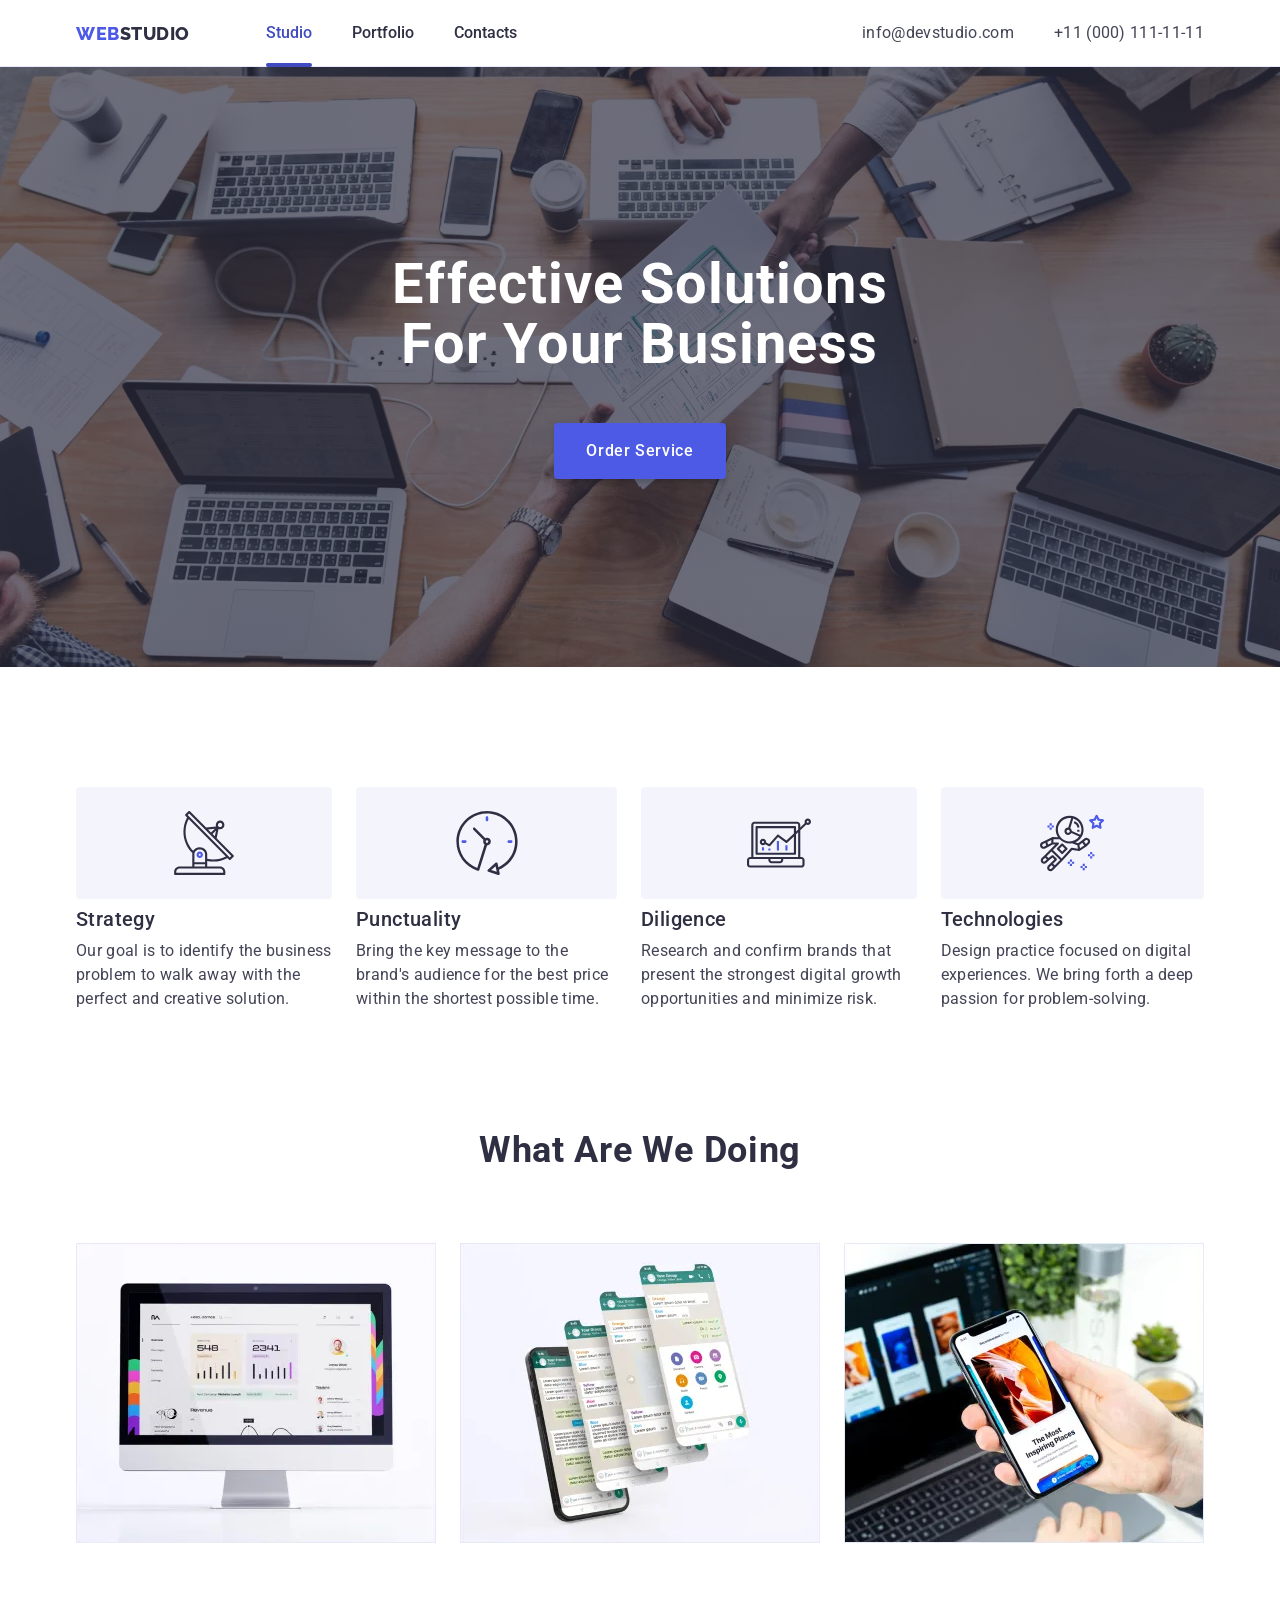
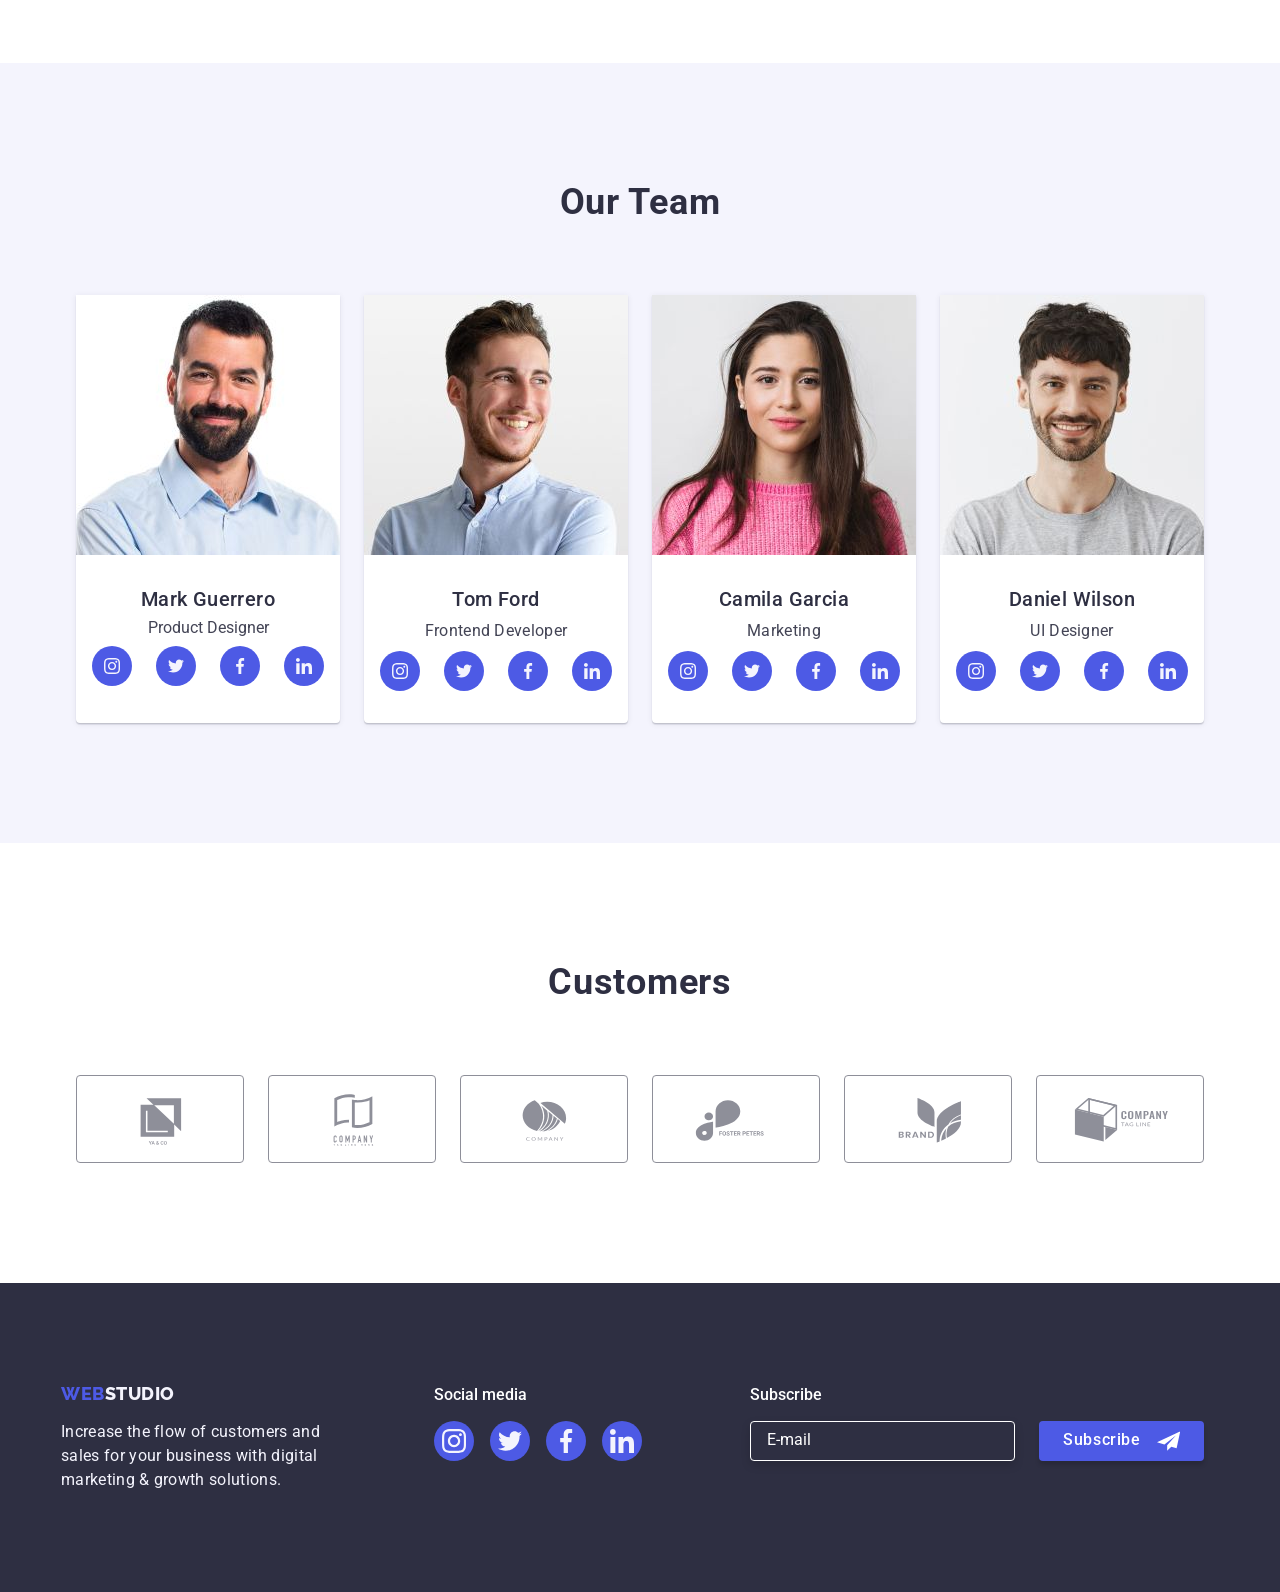
==== commit 938c32ec: "commit-3" ====
--- a/index.html
+++ b/index.html
@@ -92,12 +92,12 @@
 <!-- Nav -->
           <ul class="list nav-list">
             <li class="nav-item">
-              <a href="./index.html" class="link nav-link current" target="_blank">Studio</a>
+              <a href="./index.html" class="link nav-link current">Studio</a>
             </li>
             <li class="nav-item">
-              <a href="./portfolio.html" class="link nav-link" target="_blank">Portfolio</a>
-            </li>
-            <li class="nav-item"><a href="" class="link nav-link" target="_blank">Contacts</a></li>
+              <a href="./portfolio.html" class="link nav-link">Portfolio</a>
+            </li>
+            <li class="nav-item"><a href="" class="link nav-link">Contacts</a></li>
           </ul>
         </nav>
         <address class="address">
--- a/css/styles.css
+++ b/css/styles.css
@@ -27,7 +27,7 @@
   --timing-function: cubic-bezier(0.4, 0, 0.2, 1);
 }
 body {
-  font-family: 'Roboto', sans-serif;
+  font-family: "Roboto", sans-serif;
 
   color: var(--body-text);
   background-color: var(--white-color);
@@ -60,7 +60,7 @@
   font-weight: 700;
   font-size: 36px;
   line-height: 1.11;
-  text-align: center;
+  /* text-align: center; */
   letter-spacing: 0.02em;
   text-transform: capitalize;
 
@@ -75,7 +75,6 @@
 }
 
 .title {
-  margin-bottom: 72px;
   font-weight: 700;
   font-size: 36px;
   line-height: 1.11;
@@ -84,15 +83,16 @@
   text-transform: capitalize;
 
   color: var(--secondary-text);
-}
-
-@media screen and (min-width: 1158px) {
+  margin-bottom: 72px;
+}
+
+/* @media screen and (min-width: 1158px) {
   .title {
     font-weight: var(--fw-500);
     font-size: 20px;
     line-height: 1.2;
   }
-}
+} */
 .text {
   line-height: 1.5;
   letter-spacing: 0.02em;
@@ -145,7 +145,7 @@
 }
 /* Logo */
 .logo {
-  font-family: 'Raleway', sans-serif;
+  font-family: "Raleway", sans-serif;
   font-weight: 800;
   font-size: 18px;
   line-height: 1.17;
@@ -204,8 +204,8 @@
   transition: transform 250ms var(--timing-function);
 
   background-color: var(--white-color);
-  box-shadow: 0px 2px 1px rgba(46, 47, 66, 0.08), 0px 1px 1px rgba(46, 47, 66, 0.16),
-    0px 1px 6px rgba(46, 47, 66, 0.08);
+  box-shadow: 0px 2px 1px rgba(46, 47, 66, 0.08),
+    0px 1px 1px rgba(46, 47, 66, 0.16), 0px 1px 6px rgba(46, 47, 66, 0.08);
 }
 
 .mobile.is-open {
@@ -304,7 +304,7 @@
   right: 0;
 
   display: inline-block;
-  content: '';
+  content: "";
   width: 100%;
   height: 4px;
   color: var(--hover-link);
@@ -378,7 +378,10 @@
   margin-left: auto;
   margin-right: auto;
 
-  background-image: linear-gradient(rgba(46, 47, 66, 0.7), rgba(46, 47, 66, 0.7)),
+  background-image: linear-gradient(
+      rgba(46, 47, 66, 0.7),
+      rgba(46, 47, 66, 0.7)
+    ),
     url(../images/hero-mb.jpg);
   background-size: cover;
   background-position: center;
@@ -402,7 +405,10 @@
   (min-resolution: 192dpi),
   (min-resolution: 2dppx) {
   .overlay {
-    background-image: linear-gradient(rgba(46, 47, 66, 0.7), rgba(46, 47, 66, 0.7)),
+    background-image: linear-gradient(
+        rgba(46, 47, 66, 0.7),
+        rgba(46, 47, 66, 0.7)
+      ),
       url(../images/hero-mb@2x.jpg);
     background-size: cover;
     background-position: center;
@@ -434,7 +440,10 @@
     margin-left: auto;
     margin-right: auto;
 
-    background-image: linear-gradient(rgba(46, 47, 66, 0.7), rgba(46, 47, 66, 0.7)),
+    background-image: linear-gradient(
+        rgba(46, 47, 66, 0.7),
+        rgba(46, 47, 66, 0.7)
+      ),
       url(../images/hero-tb.jpg);
     background-size: cover;
     background-position: center;
@@ -458,7 +467,10 @@
     (min-resolution: 192dpi),
     (min-resolution: 2dppx) {
     .overlay {
-      background-image: linear-gradient(rgba(46, 47, 66, 0.7), rgba(46, 47, 66, 0.7)),
+      background-image: linear-gradient(
+          rgba(46, 47, 66, 0.7),
+          rgba(46, 47, 66, 0.7)
+        ),
         url(../images/hero-tb@2x.jpg);
       background-size: cover;
       background-position: center;
@@ -493,7 +505,10 @@
     margin-left: auto;
     margin-right: auto;
 
-    background-image: linear-gradient(rgba(46, 47, 66, 0.7), rgba(46, 47, 66, 0.7)),
+    background-image: linear-gradient(
+        rgba(46, 47, 66, 0.7),
+        rgba(46, 47, 66, 0.7)
+      ),
       url(../images/hero-dt.jpg);
     background-size: cover;
     background-position: center;
@@ -517,7 +532,10 @@
     (min-resolution: 192dpi),
     (min-resolution: 2dppx) {
     .overlay {
-      background-image: linear-gradient(rgba(46, 47, 66, 0.7), rgba(46, 47, 66, 0.7)),
+      background-image: linear-gradient(
+          rgba(46, 47, 66, 0.7),
+          rgba(46, 47, 66, 0.7)
+        ),
         url(../images/hero-dt@2x.jpg);
       background-size: cover;
       background-position: center;
@@ -828,7 +846,8 @@
   color: #8e8f99;
   border: 1px solid #8e8f99;
   border-radius: 4px;
-  transition: border-color 250ms var(--timing-function), color 250ms var(--timing-function);
+  transition: border-color 250ms var(--timing-function),
+    color 250ms var(--timing-function);
 }
 .customers-link:hover,
 .customers-link:focus {
@@ -880,8 +899,8 @@
   text-align: center;
   letter-spacing: 0.04em;
   border: 1px solid #e7e9fc;
-  box-shadow: 0px 3px 1px rgba(0, 0, 0, 0.1), 0px 2px 1px rgba(0, 0, 0, 0.08),
-    0px 2px 2px rgba(0, 0, 0, 0.12);
+  /* box-shadow: 0px 3px 1px rgba(0, 0, 0, 0.1), 0px 2px 1px rgba(0, 0, 0, 0.08),
+    0px 2px 2px rgba(0, 0, 0, 0.12); */
   border-radius: 4px;
 
   cursor: pointer;
@@ -889,14 +908,18 @@
 .filter-btn {
   color: var(--accent-colour);
   background-color: var(--footer-text);
-  transition: color 250ms var(--timing-function), background-color 250ms var(--timing-function),
-    border-color 250ms var(--timing-function), box-shadow 250ms var(--timing-function);
+  transition: color 250ms var(--timing-function),
+    background-color 250ms var(--timing-function),
+    border-color 250ms var(--timing-function),
+    box-shadow 250ms var(--timing-function);
 }
 .filter-btn:hover,
 .filter-btn:focus {
   color: var(--white-color);
   background-color: var(--active-btn-bcg);
   border: 1px solid transparent;
+  box-shadow: 0px 3px 1px rgba(0, 0, 0, 0.1), 0px 2px 1px rgba(0, 0, 0, 0.08),
+    0px 2px 2px rgba(0, 0, 0, 0.12);
 }
 
 .portfolio-list {
@@ -992,7 +1015,8 @@
   background-color: var(--hero-footer-bgc);
 }
 .thumb {
-  display: block;
+  display: flex;
+  align-items: baseline;
   text-align: center;
 }
 @media screen and (min-width: 768px) {
@@ -1119,7 +1143,8 @@
   width: 100%;
   height: 100%;
   background-color: rgba(46, 47, 66, 0.4);
-  transition: opacity 250ms var(--timing-function), visibility 250ms var(--timing-function);
+  transition: opacity 250ms var(--timing-function),
+    visibility 250ms var(--timing-function);
 }
 .backdrop.is-hidden {
   opacity: 0;
@@ -1162,7 +1187,8 @@
   border-radius: 50%;
   cursor: pointer;
 
-  transition: background-color 250ms var(--timing-function), border 250ms var(--timing-function);
+  transition: background-color 250ms var(--timing-function),
+    border 250ms var(--timing-function);
 }
 
 .modal-btn:hover,
@@ -1195,15 +1221,21 @@
 
   letter-spacing: 0.01em;
   color: #8e8f99;
+
+  display: block;
+  margin-bottom: 4px;
 }
 .modal-input-wrapper {
   position: relative;
-  display: flex;
+  margin-bottom: 8px;
+  /* display: flex; */
 }
 .modal-form-input {
-  min-width: 360px;
-  min-height: 40px;
-  margin-bottom: 8px;
+  /* min-width: 360px; */
+  /* min-height: 40px; */
+  /* margin-bottom: 8px; */
+  width: 100%;
+  height: 40px;
   padding-top: 8px;
   padding-bottom: 8px;
   padding-left: 38px;
@@ -1222,11 +1254,12 @@
 }
 .modal-input-icon {
   position: absolute;
-  bottom: 60%;
+  bottom: 50%;
   left: 16px;
-  display: inline-block;
   transform: translateY(50%);
   fill: currentColor;
+  /* bottom: 60%; */
+  /* display: inline-block; */
 }
 
 .modal-form-textarea {
@@ -1241,6 +1274,9 @@
   border-radius: 4px;
   outline: transparent;
   transition: border 250ms var(--timing-function);
+
+  margin-bottom: 16px;
+  height: 120px;
 }
 .modal-form-textarea::placeholder {
   color: rgba(46, 47, 66, 0.4);
@@ -1254,7 +1290,7 @@
   display: flex;
   align-items: center;
   justify-content: center;
-  margin-top: 16px;
+  /* margin-top: 16px; */
   margin-bottom: 24px;
 }
 .accept-checkbox {
